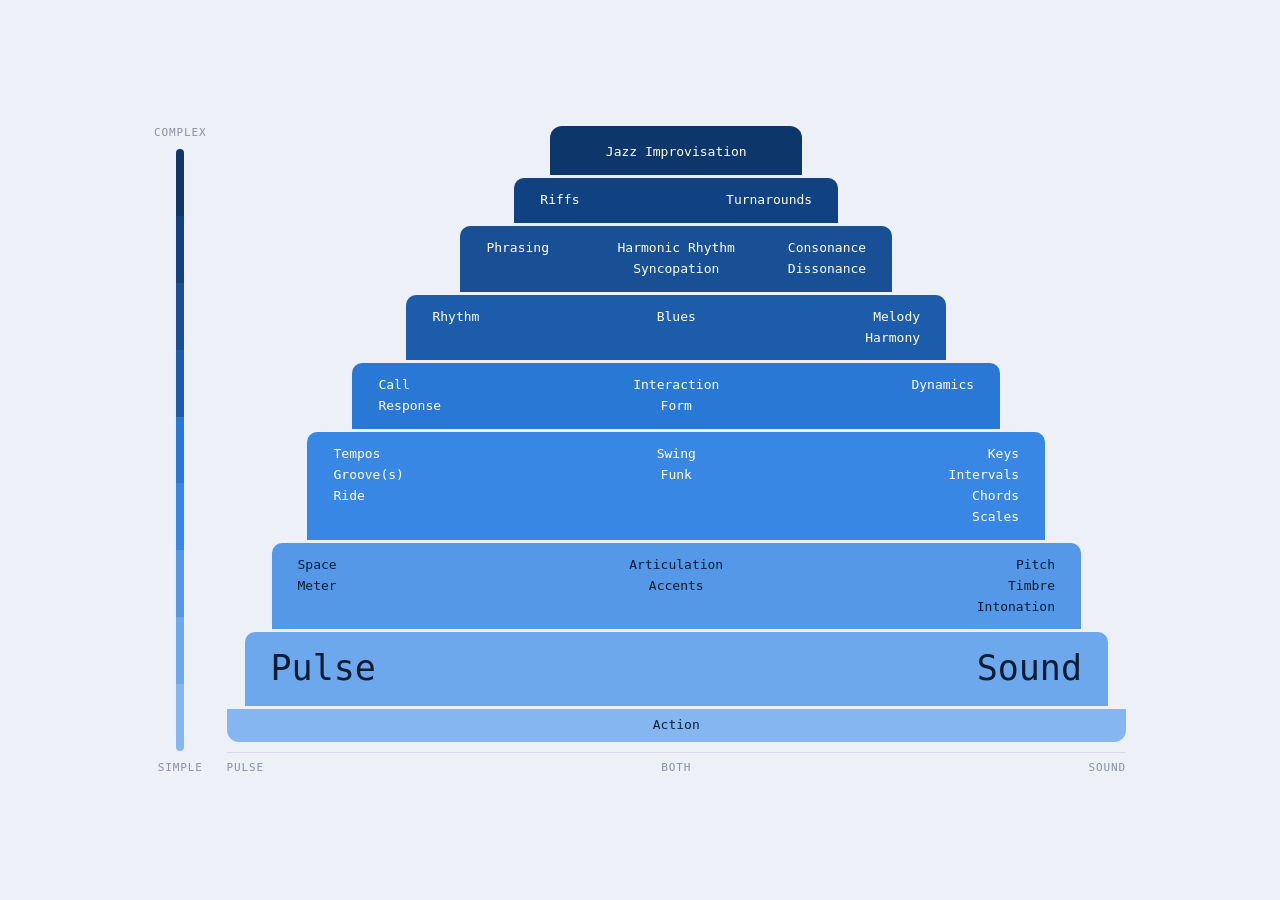
==== index.html @ 84c2f748 "elements of music hierarchy" ====
<!doctype html>
<html lang="en">
<head>
<meta charset="utf-8">
<meta name="viewport" content="width=device-width, initial-scale=1">
<title>Elements of Music — Simple to Complex</title>
<link rel="stylesheet" href="styles.css">
</head>
<body>

<div class="stage">
  <div class="y-axis">
    <span class="axis-label">Complex</span>
    <span class="axis-track" id="axis-track"></span>
    <span class="axis-label">Simple</span>
  </div>

  <div class="stack">
    <main class="pyramid" id="pyramid"></main>

    <div class="col-key">
      <span>Pulse</span>
      <span>Both</span>
      <span>Sound</span>
    </div>
  </div>
</div>

<script src="data.js"></script>
<script src="script.js"></script>
</body>
</html>
---- styles.css ----
:root {
  color-scheme: light;
  --bg-page:       #eef0f7;
  --ink:           #14171f;
  --ink-secondary: #5b6272;
  --ink-muted:     #8890a0;
  --rule:          #d6dae6;
  --tier-0: #86b6ef; --tier-0-ink: #0b2138;
  --tier-1: #6da7ec; --tier-1-ink: #0b1c33;
  --tier-2: #5598e7; --tier-2-ink: #0b1c33;
  --tier-3: #3987e5; --tier-3-ink: #ffffff;
  --tier-4: #2a78d6; --tier-4-ink: #ffffff;
  --tier-5: #1c5cab; --tier-5-ink: #ffffff;
  --tier-6: #184f95; --tier-6-ink: #ffffff;
  --tier-7: #104281; --tier-7-ink: #ffffff;
  --tier-8: #0d366b; --tier-8-ink: #ffffff;
}
@media (prefers-color-scheme: dark) {
  :root:where(:not([data-theme="light"])) {
    color-scheme: dark;
    --bg-page:       #0b0d12;
    --ink:           #eef0f7;
    --ink-secondary: #a7aec2;
    --ink-muted:     #6c7286;
    --rule:          #262c3a;
    --tier-0: #cde2fb; --tier-0-ink: #0b2138;
    --tier-1: #b7d3f6; --tier-1-ink: #0b1c33;
    --tier-2: #86b6ef; --tier-2-ink: #0b2138;
    --tier-3: #6da7ec; --tier-3-ink: #0b1c33;
    --tier-4: #5598e7; --tier-4-ink: #0b1c33;
    --tier-5: #3987e5; --tier-5-ink: #ffffff;
    --tier-6: #2a78d6; --tier-6-ink: #ffffff;
    --tier-7: #1c5cab; --tier-7-ink: #ffffff;
    --tier-8: #184f95; --tier-8-ink: #ffffff;
  }
}
:root[data-theme="dark"] {
  color-scheme: dark;
  --bg-page:       #0b0d12;
  --ink:           #eef0f7;
  --ink-secondary: #a7aec2;
  --ink-muted:     #6c7286;
  --rule:          #262c3a;
  --tier-0: #cde2fb; --tier-0-ink: #0b2138;
  --tier-1: #b7d3f6; --tier-1-ink: #0b1c33;
  --tier-2: #86b6ef; --tier-2-ink: #0b2138;
  --tier-3: #6da7ec; --tier-3-ink: #0b1c33;
  --tier-4: #5598e7; --tier-4-ink: #0b1c33;
  --tier-5: #3987e5; --tier-5-ink: #ffffff;
  --tier-6: #2a78d6; --tier-6-ink: #ffffff;
  --tier-7: #1c5cab; --tier-7-ink: #ffffff;
  --tier-8: #184f95; --tier-8-ink: #ffffff;
}
:root[data-theme="light"] {
  color-scheme: light;
  --bg-page:       #eef0f7;
  --ink:           #14171f;
  --ink-secondary: #5b6272;
  --ink-muted:     #8890a0;
  --rule:          #d6dae6;
  --tier-0: #86b6ef; --tier-0-ink: #0b2138;
  --tier-1: #6da7ec; --tier-1-ink: #0b1c33;
  --tier-2: #5598e7; --tier-2-ink: #0b1c33;
  --tier-3: #3987e5; --tier-3-ink: #ffffff;
  --tier-4: #2a78d6; --tier-4-ink: #ffffff;
  --tier-5: #1c5cab; --tier-5-ink: #ffffff;
  --tier-6: #184f95; --tier-6-ink: #ffffff;
  --tier-7: #104281; --tier-7-ink: #ffffff;
  --tier-8: #0d366b; --tier-8-ink: #ffffff;
}

* { box-sizing: border-box; }
html, body {
  margin: 0;
  padding: 0;
  background: var(--bg-page);
  color: var(--ink);
}
body {
  overflow-x: hidden;
  min-height: 100vh;
  display: flex;
  align-items: center;
  justify-content: center;
}

.mono {
  font-family: "JetBrains Mono", ui-monospace, "SF Mono", "Cascadia Mono", Menlo, Consolas, monospace;
}

.stage {
  width: 100%;
  max-width: 1020px;
  margin: 0 auto;
  padding: 28px 24px;
  display: flex;
  align-items: stretch;
  gap: 20px;
}

.y-axis {
  flex-shrink: 0;
  display: flex;
  flex-direction: column;
  align-items: center;
  gap: 10px;
}
.y-axis .axis-label {
  font-family: "JetBrains Mono", ui-monospace, monospace;
  font-size: 11px;
  letter-spacing: 0.08em;
  text-transform: uppercase;
  color: var(--ink-muted);
  white-space: nowrap;
}
.y-axis .axis-track {
  flex: 1;
  width: 8px;
  min-height: 160px;
  display: flex;
  flex-direction: column;
  border-radius: 5px;
  overflow: hidden;
}
.axis-track > span { flex: 1; }

.stack {
  flex: 1;
  min-width: 0;
  display: flex;
  flex-direction: column;
}

.col-key {
  display: grid;
  grid-template-columns: 1fr 1fr 1fr;
  font-family: "JetBrains Mono", ui-monospace, monospace;
  font-size: 11px;
  letter-spacing: 0.08em;
  text-transform: uppercase;
  color: var(--ink-muted);
  margin: 10px 0 0;
  padding-top: 8px;
  border-top: 1px solid var(--rule);
}
.col-key span:nth-child(1) { text-align: left; }
.col-key span:nth-child(2) { text-align: center; }
.col-key span:nth-child(3) { text-align: right; }

main.pyramid {
  display: flex;
  flex-direction: column;
  align-items: stretch;
}

.tier-row {
  display: flex;
  align-items: center;
  gap: 10px;
}
.tier-row + .tier-row { margin-top: 3px; }
.tier-row:first-of-type .tier { border-radius: 12px 12px 0 0; padding-top: 18px; }
.tier-row:last-of-type .tier { border-radius: 0 0 12px 12px; padding-bottom: 20px; }

.tier-slot {
  flex: 1;
  min-width: 0;
  display: flex;
}

.tier {
  width: var(--tw);
  margin: 0 auto;
  background: var(--tc);
  color: var(--tink);
  border-radius: 10px 10px 0 0;
  padding: 14px clamp(14px, 3vw, 26px);
  position: relative;
}

.cols {
  display: grid;
  grid-template-columns: repeat(3, minmax(0, 1fr));
  gap: 10px 16px;
}

.col-pulse { display: flex; flex-direction: column; gap: 4px; align-items: flex-start; min-width: 0; }
.col-both  { display: flex; flex-direction: column; gap: 4px; align-items: center; min-width: 0; }
.col-sound { display: flex; flex-direction: column; gap: 4px; align-items: flex-end; min-width: 0; }

.chip {
  font-family: "JetBrains Mono", ui-monospace, monospace;
  font-size: 13px;
  line-height: 1.3;
  outline: none;
  max-width: 100%;
  overflow-wrap: break-word;
}
.chip:hover, .chip:focus-visible {
  text-decoration: underline;
  text-underline-offset: 3px;
}
.chip:focus-visible {
  outline: 1px solid currentColor;
  outline-offset: 3px;
}

/* Pulse / Sound tier — text sized up over the base 13px chip. */
.tier--big-text .chip {
  font-size: 35px;
}

/* A shallow foundation layer beneath Pulse/Sound (e.g. Action). */
.tier--thin {
  padding-top: 8px;
  padding-bottom: 8px !important;
}


@media (max-width: 640px) {
  .stage { flex-direction: column; gap: 16px; }
  .y-axis { flex-direction: row; }
  .y-axis .axis-track {
    flex: 1;
    flex-direction: row;
    width: auto;
    height: 8px;
    min-height: 0;
  }
  .cols { grid-template-columns: 1fr; gap: 8px; }
  .col-pulse, .col-sound { align-items: flex-start; }
  main.pyramid .tier { width: 100% !important; }
  .col-key { grid-template-columns: 1fr; gap: 2px; }
  .col-key span { text-align: left !important; }
}
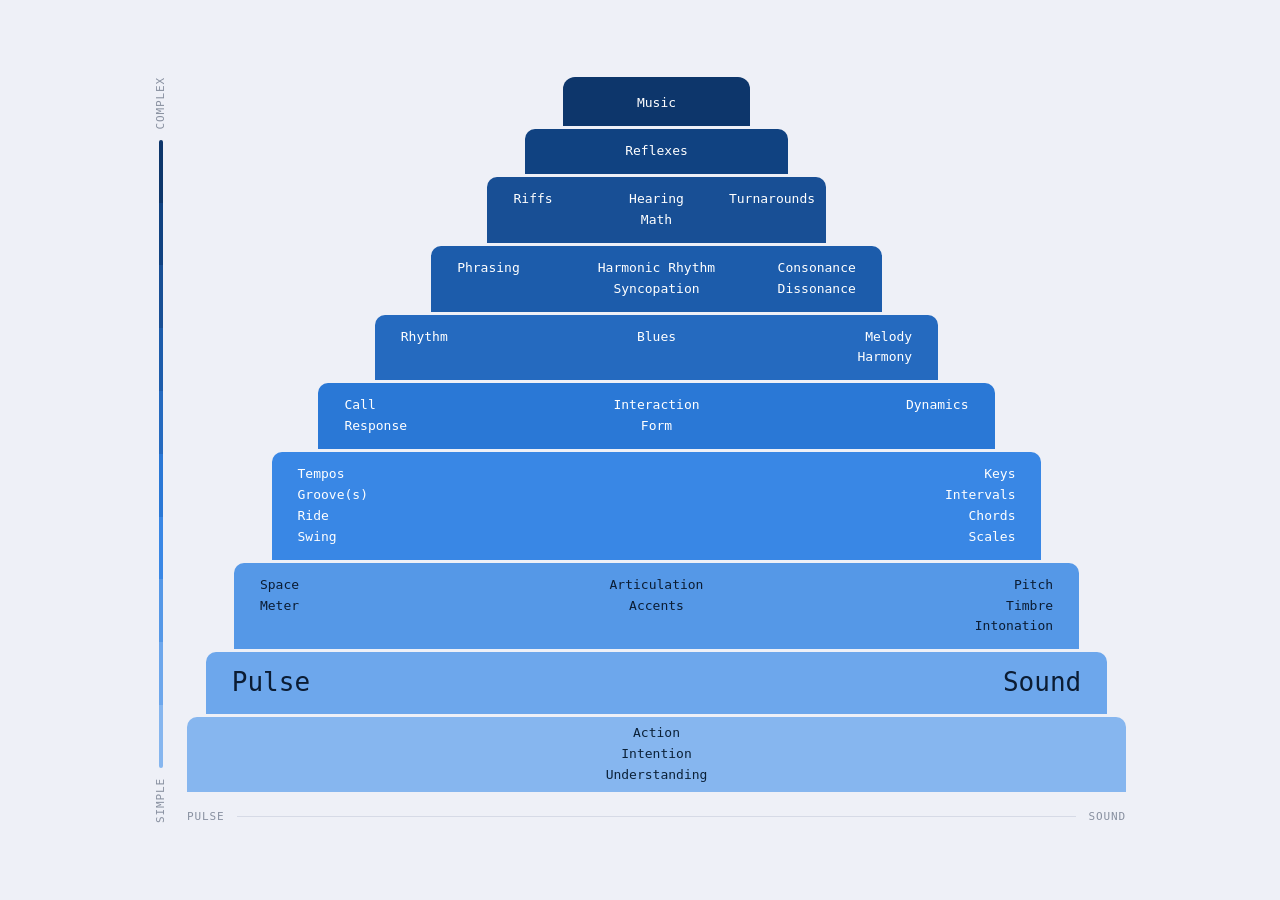
==== commit da2374ea: "updated" ====
--- a/index.html
+++ b/index.html
@@ -20,7 +20,7 @@
 
     <div class="col-key">
       <span>Pulse</span>
-      <span>Both</span>
+      <span class="axis-line"></span>
       <span>Sound</span>
     </div>
   </div>
--- a/styles.css
+++ b/styles.css
@@ -10,10 +10,11 @@
   --tier-2: #5598e7; --tier-2-ink: #0b1c33;
   --tier-3: #3987e5; --tier-3-ink: #ffffff;
   --tier-4: #2a78d6; --tier-4-ink: #ffffff;
-  --tier-5: #1c5cab; --tier-5-ink: #ffffff;
-  --tier-6: #184f95; --tier-6-ink: #ffffff;
-  --tier-7: #104281; --tier-7-ink: #ffffff;
-  --tier-8: #0d366b; --tier-8-ink: #ffffff;
+  --tier-5: #256abf; --tier-5-ink: #ffffff;
+  --tier-6: #1c5cab; --tier-6-ink: #ffffff;
+  --tier-7: #184f95; --tier-7-ink: #ffffff;
+  --tier-8: #104281; --tier-8-ink: #ffffff;
+  --tier-9: #0d366b; --tier-9-ink: #ffffff;
 }
 @media (prefers-color-scheme: dark) {
   :root:where(:not([data-theme="light"])) {
@@ -30,8 +31,9 @@
     --tier-4: #5598e7; --tier-4-ink: #0b1c33;
     --tier-5: #3987e5; --tier-5-ink: #ffffff;
     --tier-6: #2a78d6; --tier-6-ink: #ffffff;
-    --tier-7: #1c5cab; --tier-7-ink: #ffffff;
-    --tier-8: #184f95; --tier-8-ink: #ffffff;
+    --tier-7: #256abf; --tier-7-ink: #ffffff;
+    --tier-8: #1c5cab; --tier-8-ink: #ffffff;
+    --tier-9: #184f95; --tier-9-ink: #ffffff;
   }
 }
 :root[data-theme="dark"] {
@@ -48,8 +50,9 @@
   --tier-4: #5598e7; --tier-4-ink: #0b1c33;
   --tier-5: #3987e5; --tier-5-ink: #ffffff;
   --tier-6: #2a78d6; --tier-6-ink: #ffffff;
-  --tier-7: #1c5cab; --tier-7-ink: #ffffff;
-  --tier-8: #184f95; --tier-8-ink: #ffffff;
+  --tier-7: #256abf; --tier-7-ink: #ffffff;
+  --tier-8: #1c5cab; --tier-8-ink: #ffffff;
+  --tier-9: #184f95; --tier-9-ink: #ffffff;
 }
 :root[data-theme="light"] {
   color-scheme: light;
@@ -63,10 +66,11 @@
   --tier-2: #5598e7; --tier-2-ink: #0b1c33;
   --tier-3: #3987e5; --tier-3-ink: #ffffff;
   --tier-4: #2a78d6; --tier-4-ink: #ffffff;
-  --tier-5: #1c5cab; --tier-5-ink: #ffffff;
-  --tier-6: #184f95; --tier-6-ink: #ffffff;
-  --tier-7: #104281; --tier-7-ink: #ffffff;
-  --tier-8: #0d366b; --tier-8-ink: #ffffff;
+  --tier-5: #256abf; --tier-5-ink: #ffffff;
+  --tier-6: #1c5cab; --tier-6-ink: #ffffff;
+  --tier-7: #184f95; --tier-7-ink: #ffffff;
+  --tier-8: #104281; --tier-8-ink: #ffffff;
+  --tier-9: #0d366b; --tier-9-ink: #ffffff;
 }
 
 * { box-sizing: border-box; }
@@ -106,6 +110,8 @@
   gap: 10px;
 }
 .y-axis .axis-label {
+  writing-mode: vertical-rl;
+  transform: rotate(180deg);
   font-family: "JetBrains Mono", ui-monospace, monospace;
   font-size: 11px;
   letter-spacing: 0.08em;
@@ -115,11 +121,11 @@
 }
 .y-axis .axis-track {
   flex: 1;
-  width: 8px;
+  width: 4px;
   min-height: 160px;
   display: flex;
   flex-direction: column;
-  border-radius: 5px;
+  border-radius: 3px;
   overflow: hidden;
 }
 .axis-track > span { flex: 1; }
@@ -132,8 +138,9 @@
 }
 
 .col-key {
-  display: grid;
-  grid-template-columns: 1fr 1fr 1fr;
+  display: flex;
+  align-items: center;
+  gap: 12px;
   font-family: "JetBrains Mono", ui-monospace, monospace;
   font-size: 11px;
   letter-spacing: 0.08em;
@@ -141,11 +148,13 @@
   color: var(--ink-muted);
   margin: 10px 0 0;
   padding-top: 8px;
-  border-top: 1px solid var(--rule);
-}
-.col-key span:nth-child(1) { text-align: left; }
-.col-key span:nth-child(2) { text-align: center; }
-.col-key span:nth-child(3) { text-align: right; }
+}
+.col-key span { flex-shrink: 0; }
+.col-key .axis-line {
+  flex: 1;
+  height: 1px;
+  background: var(--rule);
+}
 
 main.pyramid {
   display: flex;
@@ -160,7 +169,7 @@
 }
 .tier-row + .tier-row { margin-top: 3px; }
 .tier-row:first-of-type .tier { border-radius: 12px 12px 0 0; padding-top: 18px; }
-.tier-row:last-of-type .tier { border-radius: 0 0 12px 12px; padding-bottom: 20px; }
+.tier-row:last-of-type .tier { border-radius: 10px 10px 0 0; padding-bottom: 20px; }
 
 .tier-slot {
   flex: 1;
@@ -196,6 +205,11 @@
   max-width: 100%;
   overflow-wrap: break-word;
 }
+/* A single word (no space) is never allowed to break — only multi-word
+   phrases may wrap, and only at the space between words. */
+.chip--word {
+  white-space: nowrap;
+}
 .chip:hover, .chip:focus-visible {
   text-decoration: underline;
   text-underline-offset: 3px;
@@ -207,7 +221,7 @@
 
 /* Pulse / Sound tier — text sized up over the base 13px chip. */
 .tier--big-text .chip {
-  font-size: 35px;
+  font-size: 26px;
 }
 
 /* A shallow foundation layer beneath Pulse/Sound (e.g. Action). */
@@ -218,18 +232,15 @@
 
 
 @media (max-width: 640px) {
-  .stage { flex-direction: column; gap: 16px; }
-  .y-axis { flex-direction: row; }
-  .y-axis .axis-track {
-    flex: 1;
-    flex-direction: row;
-    width: auto;
-    height: 8px;
-    min-height: 0;
-  }
-  .cols { grid-template-columns: 1fr; gap: 8px; }
-  .col-pulse, .col-sound { align-items: flex-start; }
-  main.pyramid .tier { width: 100% !important; }
-  .col-key { grid-template-columns: 1fr; gap: 2px; }
-  .col-key span { text-align: left !important; }
-}
+  .stage { padding: 20px 16px; gap: 12px; }
+  /* No taper on phone — every tier is full width. The simple-to-complex
+     hierarchy still reads from the color ramp and vertical order. */
+  main.pyramid .tier { width: 100%; }
+  .cols { gap: 8px 10px; }
+
+  /* Square off every tier — only the very top and very bottom keep their
+     rounded corners (set by .tier-row:first-of-type/:last-of-type below,
+     which stay in effect since they're more specific than this reset). */
+  .tier { border-radius: 0; }
+  .tier-row:last-of-type .tier { border-radius: 0 0 12px 12px; }
+}
